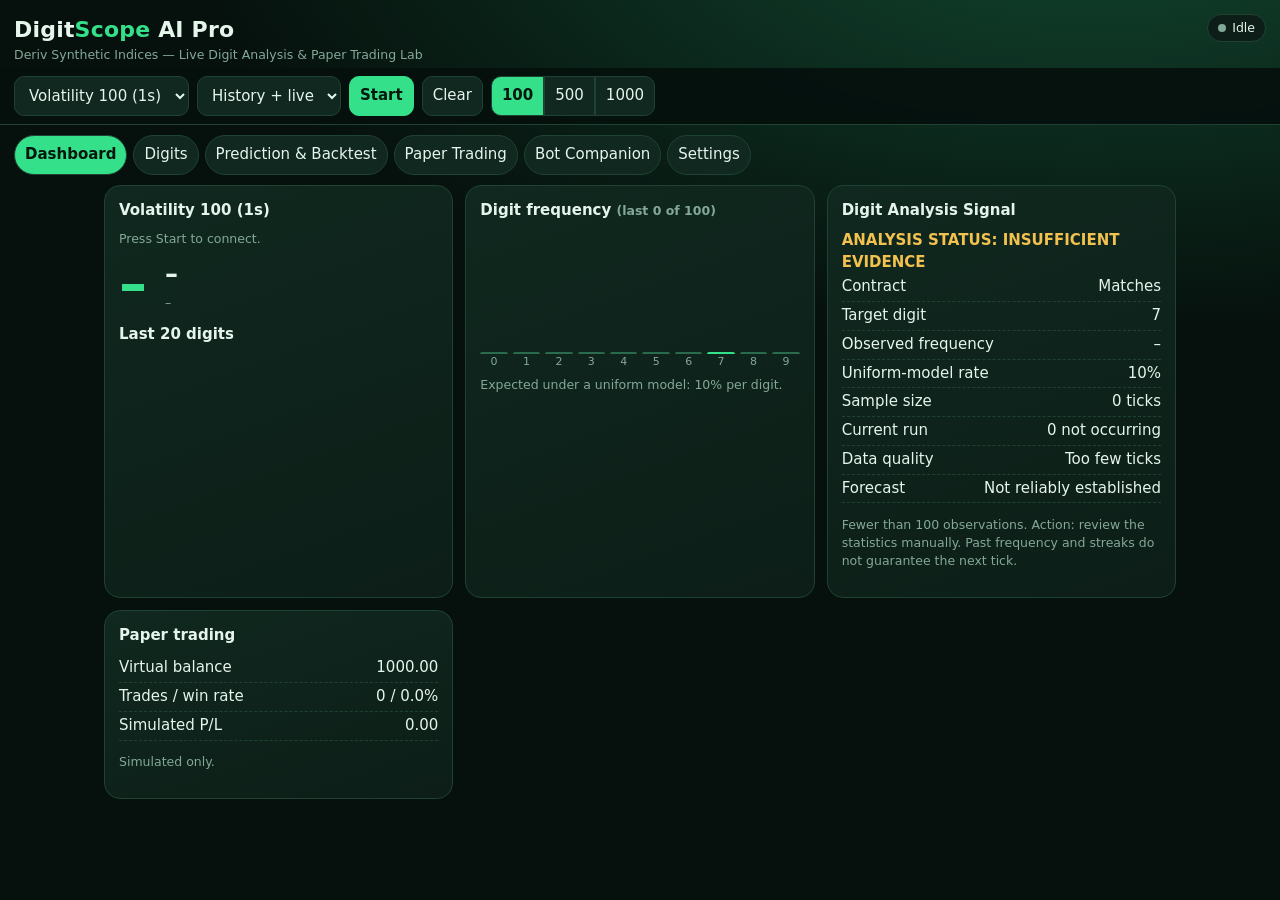
==== digitscope-ai-pro.html @ e4fab000 "Add files via upload" ====
<!doctype html>
<html lang="en"><head><meta charset="utf-8">
<meta name="viewport" content="width=device-width,initial-scale=1">
<title>DigitScope AI Pro</title>
<style>
:root{--bg:#06110d;--card:#0c1e17;--card2:#10281f;--line:#1f4232;--tx:#e6f5ec;--mut:#84a898;--ac:#35e08a;--ac2:#b6f542;--bad:#ff7a6b;--warn:#f2c14e}
*{box-sizing:border-box}
body{margin:0;background:radial-gradient(900px 420px at 85% -10%,#12452f,transparent),var(--bg);color:var(--tx);font:15px/1.45 system-ui,Roboto,sans-serif;min-height:100vh}
header{padding:14px 14px 4px;display:flex;justify-content:space-between;align-items:flex-start;gap:10px;flex-wrap:wrap}
h1{margin:0;font-size:22px;letter-spacing:.2px}h1 b{color:var(--ac)}
.sub{color:var(--mut);font-size:12.5px}
.pill{padding:4px 10px;border-radius:99px;border:1px solid var(--line);font-size:12.5px;background:var(--card)}
.pill i{display:inline-block;width:8px;height:8px;border-radius:50%;background:var(--mut);margin-right:6px}
.pill.live i{background:var(--ac)}.pill.err i{background:var(--bad)}.pill.wait i{background:var(--warn)}.pill.demo i{background:#8ab4ff}
.bar{display:flex;gap:8px;flex-wrap:wrap;padding:8px 14px;position:sticky;top:0;background:#06110dee;backdrop-filter:blur(6px);z-index:5;border-bottom:1px solid var(--line)}
select,input,button{font:inherit;color:var(--tx);background:var(--card2);border:1px solid var(--line);border-radius:10px;padding:8px 10px;min-height:40px}
input{width:100%}button{cursor:pointer}button:hover{border-color:var(--ac)}
button.pri{background:var(--ac);color:#04160d;border-color:var(--ac);font-weight:700}
:focus-visible{outline:2px solid var(--ac2);outline-offset:2px}
.seg{display:flex;gap:0}.seg button{border-radius:0}.seg button:first-child{border-radius:10px 0 0 10px}.seg button:last-child{border-radius:0 10px 10px 0}.seg .on{background:var(--ac);color:#04160d;font-weight:700}
nav{display:flex;gap:6px;overflow-x:auto;padding:10px 14px}nav button{white-space:nowrap;border-radius:99px}nav .on{background:var(--ac);color:#04160d;font-weight:700}
main{padding:0 14px 40px;max-width:1100px;margin:auto}
.grid{display:grid;gap:12px;grid-template-columns:repeat(auto-fit,minmax(300px,1fr))}
.card{background:linear-gradient(160deg,var(--card2),var(--card));border:1px solid var(--line);border-radius:16px;padding:14px}
.card h2{margin:0 0 8px;font-size:15px}
.big{font-size:56px;font-weight:800;line-height:1;color:var(--ac)}.price{font-size:26px;font-weight:700}
.mut{color:var(--mut)}.sm{font-size:12.5px}
table{width:100%;border-collapse:collapse;font-size:13.5px}th,td{padding:5px 6px;text-align:right;border-bottom:1px solid var(--line)}th:first-child,td:first-child{text-align:left}
.tw{overflow-x:auto;max-height:300px;overflow-y:auto}
.bars{display:grid;grid-template-columns:repeat(10,1fr);gap:5px;align-items:end;height:140px;position:relative}
.bars div{display:flex;flex-direction:column;justify-content:flex-end;height:100%;text-align:center;font-size:11px;color:var(--mut)}
.bars span{display:block;background:#2b6b4d;border-radius:5px 5px 0 0;min-height:2px}.bars .hi span{background:var(--ac)}
.chips{display:flex;gap:4px;flex-wrap:wrap}.chips b{min-width:28px;text-align:center;padding:3px 0;border-radius:7px;background:var(--card);border:1px solid var(--line)}
.chips b.t{background:#1b5a3f;border-color:#2f8a63}
.note{border-left:3px solid var(--warn);padding:6px 10px;background:#f2c14e12;border-radius:0 8px 8px 0;font-size:12.5px;color:#e9d9a8;margin:8px 0}
.row{display:grid;grid-template-columns:repeat(auto-fit,minmax(120px,1fr));gap:8px;margin:8px 0}
label{font-size:12.5px;color:var(--mut);display:block}
.kv{display:flex;justify-content:space-between;padding:3px 0;border-bottom:1px dashed var(--line)}
pre{white-space:pre-wrap;background:var(--card);padding:10px;border-radius:10px;border:1px solid var(--line);font-size:12.5px}
.v{display:none}.v.on{display:block}
@media(max-width:480px){.big{font-size:46px}}
@media(prefers-reduced-motion:no-preference){.bars span{transition:height .2s}}
</style></head><body>
<header><div><h1>Digit<b>Scope</b> AI Pro</h1><div class="sub">Deriv Synthetic Indices — Live Digit Analysis &amp; Paper Trading Lab</div></div><div id="st" class="pill"><i></i><span>Idle</span></div></header>
<div class="bar">
<select id="sym" aria-label="Market"></select>
<select id="mode" aria-label="Tick collection mode"><option value="hist">History + live</option><option value="live">Live only</option></select>
<button id="go" class="pri">Start</button><button id="clr">Clear</button>
<div class="seg" id="win" role="group" aria-label="Analysis window"><button data-w="100">100</button><button data-w="500">500</button><button data-w="1000">1000</button></div>
</div>
<nav id="nav"></nav>
<main>
<section class="v" id="v-dash">
<div class="grid">
<div class="card"><h2 id="tk-sym">—</h2><div class="sub" id="tk-note">Press Start to connect.</div><div style="display:flex;gap:18px;align-items:center;margin-top:8px"><div class="big" id="tk-d">–</div><div><div class="price" id="tk-p">–</div><div class="mut sm" id="tk-t">–</div></div></div><h2 style="margin-top:12px">Last 20 digits</h2><div class="chips" id="last20"></div></div>
<div class="card"><h2>Digit frequency <span class="mut sm" id="fq-n"></span></h2><div class="bars" id="bars"></div><div class="sm mut" style="margin-top:6px">Expected under a uniform model: 10% per digit.</div></div>
<div class="card" id="sig"></div>
<div class="card"><h2>Paper trading</h2><div id="pdash"></div></div>
</div></section>

<section class="v" id="v-dig">
<div class="card"><div class="row">
<div><label>Contract</label><select id="ct"><option value="matches">Matches</option><option value="differs">Differs</option><option value="even">Even</option><option value="odd">Odd</option><option value="over">Over</option><option value="under">Under</option></select></div>
<div><label>Target digit</label><select id="tgt"></select></div>
<div><label>Over/Under threshold</label><select id="thr"></select></div></div>
<div id="dig-out"></div></div>
<div class="card" style="margin-top:12px"><h2>Frequency table</h2><div class="tw"><table id="ftab"></table></div></div>
</section>

<section class="v" id="v-lab">
<div class="card"><h2>Prediction Lab — chronological holdout</h2>
<p class="sm mut">First 70% of collected ticks = training period. Each holdout tick is predicted using only ticks before it. Task: guess the next digit exactly (chance = 10%).</p><div id="lab-out"></div></div>
<div class="card" style="margin-top:12px"><h2>Backtest Lab</h2>
<p class="sm mut">Uses the contract, target and threshold selected in Digits. Rule: predict “outcome occurs” if its frequency in the previous 100 ticks is at least its base rate. No future ticks are used.</p><div id="bt-out"></div></div>
</section>

<section class="v" id="v-paper"><div class="card"><h2>Paper trading (virtual money only)</h2>
<div class="note">Paper trading results are simulated and do not guarantee real trading profitability. Stake is fixed — never raise stakes to recover losses.</div>
<div class="row" id="pcfg"></div>
<div style="display:flex;gap:8px;flex-wrap:wrap"><button id="p-on" class="pri">Start paper session</button><button id="p-arm">Enter on next tick</button><button id="p-reset">Reset</button></div>
<div id="p-out" style="margin-top:10px"></div></div></section>

<section class="v" id="v-comp"><div class="card"><h2>Deriv Bot companion</h2>
<div class="sub">Keep this open next to Deriv Bot. It never touches Deriv Bot or places trades.</div>
<div id="comp-out" style="margin-top:8px"></div>
<div style="display:flex;gap:8px;flex-wrap:wrap;margin:8px 0"><button id="c-copy" class="pri">Copy summary</button><button id="c-mark">Log manual review</button></div><div id="c-log" class="sm mut"></div></div></section>

<section class="v" id="v-set"><div class="card"><h2>Settings</h2>
<label style="display:flex;gap:8px;align-items:center"><input type="checkbox" id="demo" style="width:auto;min-height:0"> Demo mode (synthetic random digits — NOT market data)</label>
<div style="display:flex;gap:8px;flex-wrap:wrap;margin:10px 0"><button id="x-ticks">Export ticks CSV</button><button id="x-tr">Export paper trades CSV</button><button id="selftest">Run statistics self-test</button></div>
<pre id="test-out">Self-test not run.</pre>
<h2>How it works</h2>
<p class="sm mut">Data: public Deriv WebSocket (app_id 1089), no token, read-only ticks. Digit = last character of the quote formatted to the market’s own <code>pip_size</code>. Duplicate epochs are ignored; reconnects use backoff and reload history. Stats are descriptive: intervals are 95% Wilson. Deriv’s synthetic indices are designed so each tick is independent, so no score here is a forecast. Deviations across 10 digits are expected by chance alone.</p></div></section>
</main>
<script>
"use strict";
const $=id=>document.getElementById(id);
const MK=[["1HZ10V","Volatility 10 (1s)"],["1HZ15V","Volatility 15 (1s)"],["1HZ25V","Volatility 25 (1s)"],["1HZ30V","Volatility 30 (1s)"],["1HZ50V","Volatility 50 (1s)"],["1HZ75V","Volatility 75 (1s)"],["1HZ90V","Volatility 90 (1s)"],["1HZ100V","Volatility 100 (1s)"],["R_10","Volatility 10"],["R_25","Volatility 25"],["R_50","Volatility 50"],["R_75","Volatility 75"],["R_100","Volatility 100"]];
const VIEWS=[["dash","Dashboard"],["dig","Digits"],["lab","Prediction & Backtest"],["paper","Paper Trading"],["comp","Bot Companion"],["set","Settings"]];
const EP=["ws.derivws.com","ws.binaryws.com","frontend.binaryws.com"];
const CT_LABEL={matches:"Matches",differs:"Differs",even:"Even",odd:"Odd",over:"Over",under:"Under"};
const S={sym:"1HZ100V",pip:2,ticks:[],seen:new Set(),win:100,tgt:7,thr:4,ct:"matches",mode:"hist",demo:false,ws:null,running:false,retry:0,timer:null,view:"dash",obs:[],
P:{start:1000,bal:1000,stake:1,ct:"differs",tgt:7,thr:4,max:100,sl:20,sp:20,pay:9.5,rule:"every",on:false,arm:false,pend:null,trades:[],why:""}};
const PK=["start","stake","ct","tgt","thr","max","sl","sp","pay","rule"];

/* ---------- pure statistics ---------- */
const lastDigit=(q,pip)=>+Number(q).toFixed(pip).slice(-1);
const freq=a=>{const c=Array(10).fill(0);a.forEach(d=>c[d]++);return c};
function wilson(k,n){if(!n)return[0,1];const z=1.96,p=k/n,dn=1+z*z/n,c=p+z*z/(2*n),m=z*Math.sqrt(p*(1-p)/n+z*z/(4*n*n));return[(c-m)/dn,(c+m)/dn]}
function rule(ct,t,h){const f=d=>({matches:d==t,differs:d!=t,even:d%2==0,odd:d%2==1,over:d>h,under:d<h})[ct];let b=0;for(let d=0;d<10;d++)if(f(d))b++;return{f,base:b/10}}
function streaks(res){let v=res[res.length-1],n=0;for(let i=res.length-1;i>=0&&res[i]===v;i--)n++;return{yes:v?n:0,no:v||!res.length?0:n}}
const pc=(x,dp=1)=>(x*100).toFixed(dp)+"%";
const digs=n=>S.ticks.slice(-n).map(t=>t.d);
function analyse(ct,tgt,thr,arr){const r=rule(ct,tgt,thr),res=arr.map(r.f),n=arr.length,k=res.filter(Boolean).length,obs=n?k/n:0,ci=wilson(k,n);
return{r,res,n,k,obs,ci,base:r.base,st:streaks(res),z:n&&r.base>0&&r.base<1?(obs-r.base)/Math.sqrt(r.base*(1-r.base)/n):0}}
function verdict(a){if(a.n<100)return["INSUFFICIENT EVIDENCE","Fewer than 100 observations."];
if(a.base>0&&a.base<1&&a.ci[0]<=a.base&&a.base<=a.ci[1])return["NO MEASURABLE DEVIATION","Observed frequency is consistent with the uniform model."];
return["DEVIATION FROM UNIFORM (descriptive)","Differs from the uniform rate in this sample. Across many digits/windows this happens by chance and does not forecast the next tick."]}

/* holdout prediction lab */
function predLab(d){const n=d.length;if(n<200)return null;const cut=Math.floor(n*.7);
const am=a=>a.indexOf(Math.max(...a));const cnt=Array(10).fill(0),tr=Array.from({length:10},()=>Array(10).fill(1));
for(let i=0;i<cut;i++){cnt[d[i]]++;if(i)tr[d[i-1]][d[i]]++}
const M={"Frequency (all past ticks)":0,"Recent 50 ticks":0,"Laplace transition (prev→next)":0};let m=0;
for(let i=cut;i<n;i++){m++;
if(am(cnt)==d[i])M["Frequency (all past ticks)"]++;
if(am(freq(d.slice(i-50,i)))==d[i])M["Recent 50 ticks"]++;
if(am(tr[d[i-1]])==d[i])M["Laplace transition (prev→next)"]++;
cnt[d[i]]++;tr[d[i-1]][d[i]]++}
return{n,cut,m,M}}
/* walk-forward backtest, no look-ahead */
function backtest(ct,tgt,thr,d){const r=rule(ct,tgt,thr),W=100,rows=[];const cm={tp:0,fp:0,fn:0,tn:0};
for(let i=W;i<d.length;i++){const past=d.slice(i-W,i),p=past.filter(r.f).length/W>=r.base,a=r.f(d[i]);
if(p&&a)cm.tp++;else if(p)cm.fp++;else if(a)cm.fn++;else cm.tn++;rows.push({i,dg:d[i],p,a})}
const n=rows.length,ok=cm.tp+cm.tn,pos=cm.tp+cm.fn;return{n,ok,cm,rows,maj:n?Math.max(pos,n-pos)/n:0}}

/* ---------- data ---------- */
function addTick(e,q,live){if(S.seen.has(e))return;S.seen.add(e);const d=lastDigit(q,S.pip);S.ticks.push({e,q:+q,d});
if(S.ticks.length>2000){S.seen.delete(S.ticks.shift().e)}if(live)paperStep(d)}
function setStatus(k,msg){const el=$("st");el.className="pill "+({live:"live",err:"err",wait:"wait",demo:"demo"}[k]||"");
el.lastChild.textContent=({live:"Live — Deriv connected",err:"Error: "+(msg||""),wait:msg||"Connecting…",demo:"DEMO — synthetic data",idle:"Idle"})[k];S.stat=k;S.msg=msg}
function stop(){S.running=false;clearTimeout(S.timer);const w=S.ws;S.ws=null;if(w)try{w.close()}catch(e){}}
function start(){stop();S.running=true;S.retry=0;S.demo=$("demo").checked;S.demo?demo():connect();$("go").textContent="Stop"}
function connect(){if(!S.running)return;setStatus("wait","Connecting…");let ws;const host=EP[S.retry%EP.length];
try{ws=new WebSocket("wss://"+host+"/websockets/v3?app_id=1089")}catch(e){return setStatus("err","WebSocket unsupported")}
S.ws=ws;
ws.onopen=()=>{S.retry=0;S.opened=1;ws.send(JSON.stringify({ticks_history:S.sym,adjust_start_time:1,count:S.mode=="hist"?1000:1,end:"latest",style:"ticks",subscribe:1}))};
ws.onmessage=m=>{let d;try{d=JSON.parse(m.data)}catch(e){return}
if(d.error)return setStatus("err",d.error.message);
if(d.msg_type=="history"&&d.echo_req.ticks_history==S.sym){S.pip=Number.isInteger(d.pip_size)?d.pip_size:S.pip;S.ticks=[];S.seen=new Set();
const p=d.history.prices,t=d.history.times;for(let i=0;i<p.length;i++)addTick(t[i],p[i],false);setStatus("live");sched()}
else if(d.msg_type=="tick"&&d.tick&&d.tick.symbol==S.sym){if(Number.isInteger(d.tick.pip_size))S.pip=d.tick.pip_size;addTick(d.tick.epoch,d.tick.quote,true);setStatus("live");sched()}};
ws.onerror=()=>{S.msg="Connection failed. Check internet or try again."};
ws.onclose=()=>{if(S.ws!==ws||!S.running)return;setStatus(S.retry>=3?"err":"wait",S.retry>=3?"Cannot reach Deriv from this page (tried "+host+", attempt "+(S.retry+1)+"). Host the file over https or use Demo mode.":"Connecting to "+host+" (attempt "+(S.retry+1)+")…");S.timer=setTimeout(connect,Math.min(15000,1000*2**S.retry++))}}
function demo(){setStatus("demo");S.pip=2;S.ticks=[];S.seen=new Set();let e=Math.floor(Date.now()/1000),q=1000;
const step=()=>{if(!S.running||!S.demo)return;q+=(Math.random()-.5)*2;addTick(++e,q,true);sched();S.timer=setTimeout(step,1000)};
for(let i=0;i<1000;i++){q+=(Math.random()-.5)*2;addTick(++e,q,false)}step()}

/* ---------- paper trading ---------- */
function pStats(){const T=S.P.trades,w=T.filter(t=>t.win).length,gw=T.filter(t=>t.win).reduce((a,t)=>a+t.pnl,0),gl=-T.filter(t=>!t.win).reduce((a,t)=>a+t.pnl,0);
let pk=S.P.start,dd=0;T.forEach(t=>{pk=Math.max(pk,t.bal);dd=Math.max(dd,pk-t.bal)});
return{n:T.length,w,l:T.length-w,wr:T.length?w/T.length:0,net:S.P.bal-S.P.start,dd,pf:gl?gw/gl:null}}
function paperStep(d){const P=S.P;if(!P.on)return;
if(P.pend){const win=rule(P.ct,P.tgt,P.thr).f(d),pnl=win?P.pend*P.pay:-P.pend;P.bal+=pnl;P.trades.push({n:P.trades.length+1,t:new Date().toLocaleTimeString(),ct:P.ct,dg:d,win,pnl,bal:P.bal});P.pend=null}
const s=pStats();
if(P.trades.length>=P.max)return pStop("Max trades reached");
if(-s.net>=P.sl)return pStop("Stop-after-loss limit reached");
if(s.net>=P.sp)return pStop("Stop-after-profit limit reached");
if(P.bal<P.stake)return pStop("Virtual balance too low");
if(P.rule=="every"||P.arm){P.pend=P.stake;P.arm=false}}
function pStop(w){S.P.on=false;S.P.why=w;$("p-on").textContent="Start paper session"}

/* ---------- rendering ---------- */
let raf=0;function sched(){if(!raf)raf=requestAnimationFrame(()=>{raf=0;render()})}
function bars(c,n,hi){const mx=Math.max(1,...c);return c.map((v,d)=>`<div class="${d==hi?"hi":""}" title="Digit ${d}: ${v} (${n?pc(v/n):"0%"})">${n?pc(v/n,0):""}<span style="height:${v/mx*100}px"></span>${d}</div>`).join("")}
function sigHTML(){const a=analyse(S.ct,S.tgt,S.thr,digs(S.win)),[h,ex]=verdict(a),dq=a.n>=100?"Sufficient for descriptive statistics":"Too few ticks";
const tg=S.ct=="matches"||S.ct=="differs"?"Target digit: "+S.tgt:S.ct=="over"||S.ct=="under"?"Threshold: "+S.thr:"—";
return`<h2>Digit Analysis Signal</h2><div style="font-weight:800;color:${h.startsWith("INSUFF")||h.startsWith("NO")?"var(--warn)":"var(--ac)"}">ANALYSIS STATUS: ${h}</div>
<div class="kv"><span>Contract</span><span>${CT_LABEL[S.ct]}</span></div><div class="kv"><span>${tg.split(":")[0]}</span><span>${tg.split(": ")[1]||""}</span></div>
<div class="kv"><span>Observed frequency</span><span>${a.n?pc(a.obs)+" ("+pc(a.ci[0])+"–"+pc(a.ci[1])+")":"–"}</span></div><div class="kv"><span>Uniform-model rate</span><span>${pc(a.base,0)}</span></div>
<div class="kv"><span>Sample size</span><span>${a.n} ticks</span></div><div class="kv"><span>Current run</span><span>${a.st.yes?a.st.yes+" in a row":a.st.no+" not occurring"}</span></div>
<div class="kv"><span>Data quality</span><span>${dq}</span></div><div class="kv"><span>Forecast</span><span>Not reliably established</span></div>
<p class="sm mut">${ex} Action: review the statistics manually. Past frequency and streaks do not guarantee the next tick.</p>`}
function render(){const T=S.ticks,L=T[T.length-1];
$("tk-sym").textContent=(MK.find(m=>m[0]==S.sym)||[0,S.sym])[1]+(S.demo?" — DEMO":"");
$("tk-note").textContent=S.demo?"Synthetic random data. Not market data.":S.stat=="live"?"Live ticks from Deriv.":S.msg||"Press Start to connect.";
$("tk-d").textContent=L?L.d:"–";$("tk-p").textContent=L?L.q.toFixed(S.pip):"–";$("tk-t").textContent=L?new Date(L.e*1000).toLocaleTimeString():"–";
$("last20").innerHTML=digs(20).map(d=>`<b>${d}</b>`).join("");
const w=digs(S.win),c=freq(w),hi=S.ct=="matches"||S.ct=="differs"?S.tgt:-1;
$("bars").innerHTML=bars(c,w.length,hi);$("fq-n").textContent=`(last ${w.length} of ${S.win})`;
$("sig").innerHTML=sigHTML();
const s=pStats();$("pdash").innerHTML=`<div class="kv"><span>Virtual balance</span><span>${S.P.bal.toFixed(2)}</span></div><div class="kv"><span>Trades / win rate</span><span>${s.n} / ${pc(s.wr)}</span></div><div class="kv"><span>Simulated P/L</span><span>${s.net.toFixed(2)}</span></div><p class="sm mut">Simulated only.</p>`;
if(S.view=="dig")renderDig();if(S.view=="lab")renderLab();if(S.view=="paper")renderPaper();if(S.view=="comp")renderComp()}
function renderDig(){const a=analyse(S.ct,S.tgt,S.thr,digs(S.win)),[h,ex]=verdict(a),ct=S.ct;let extra="";
if(ct=="over"||ct=="under")extra=`<div class="sm mut">Qualifying digits: ${[0,1,2,3,4,5,6,7,8,9].filter(a.r.f).join(", ")||"none (choose another threshold)"}</div>`;
if(ct=="matches"||ct=="differs"){const m=digs(S.win).filter(d=>d==S.tgt).length,n=a.n;extra=`<div class="kv"><span>Matches / Differs</span><span>${m} / ${n-m}</span></div><div class="kv"><span>Match % / Differ %</span><span>${n?pc(m/n):"–"} / ${n?pc(1-m/n):"–"}</span></div>`}
if(ct=="even"||ct=="odd"){const e=digs(S.win).filter(d=>d%2==0).length,n=a.n;extra=`<div class="kv"><span>Even / Odd</span><span>${e} (${n?pc(e/n):"–"}) / ${n-e} (${n?pc(1-e/n):"–"})</span></div>`}
const rec=a.res.slice(-30).map((v,i,ar)=>`<b class="${v?"t":""}">${digs(30)[digs(30).length-ar.length+i]}</b>`).join("");
$("dig-out").innerHTML=`<div class="kv"><span>Sample</span><span>${a.n}</span></div><div class="kv"><span>Outcome occurred</span><span>${a.k} (${a.n?pc(a.obs):"–"})</span></div><div class="kv"><span>Uniform rate</span><span>${pc(a.base,0)}</span></div><div class="kv"><span>95% interval</span><span>${a.n?pc(a.ci[0])+"–"+pc(a.ci[1]):"–"}</span></div><div class="kv"><span>Consecutive occurrences / non-occurrences</span><span>${a.st.yes} / ${a.st.no}</span></div>${extra}
<div class="sm" style="margin:8px 0 4px">Last 30 ticks (highlighted = outcome occurred)</div><div class="chips">${rec}</div><div class="note">${h}. ${ex} Streaks and frequencies do not predict the next tick.</div>`;
const w=digs(S.win),c=freq(w);$("ftab").innerHTML="<tr><th>Digit</th><th>Count</th><th>%</th><th>vs 10%</th></tr>"+c.map((v,d)=>`<tr><td>${d}</td><td>${v}</td><td>${w.length?pc(v/w.length):"–"}</td><td>${w.length?((v/w.length-.1)*100).toFixed(1):"–"}</td></tr>`).join("")}
function renderLab(){const d=S.ticks.map(t=>t.d),r=predLab(d);
$("lab-out").innerHTML=!r?`<div class="note">Need at least 200 ticks (have ${d.length}). Insufficient sample for meaningful evaluation.</div>`:
`<div class="sm mut">${r.cut} training ticks · ${r.m} evaluated predictions · baseline (uniform guess) 10.0%</div><div class="tw"><table><tr><th>Method</th><th>Correct</th><th>Accuracy</th><th>95% CI</th></tr>${Object.entries(r.M).map(([k,v])=>{const ci=wilson(v,r.m);return`<tr><td>${k}</td><td>${v}/${r.m}</td><td>${pc(v/r.m)}</td><td>${pc(ci[0])}–${pc(ci[1])}</td></tr>`}).join("")}</table></div>
<p class="sm mut">${Object.values(r.M).every(v=>{const ci=wilson(v,r.m);return ci[0]<=.1&&.1<=ci[1]})?"All intervals include 10%: no evidence any method beats chance.":"An interval excludes 10% here — re-test on fresh data before reading anything into it; one holdout is not proof."} Training-set accuracy is deliberately not shown.</p>`;
const b=backtest(S.ct,S.tgt,S.thr,d);
if(!b.n){$("bt-out").innerHTML=`<div class="note">Need more than 100 ticks.</div>`;return}
const ci=wilson(b.ok,b.n);let all="";
if(S.ct=="matches"||S.ct=="differs")all=`<h2 style="margin-top:10px">Each target digit, tested separately</h2><div class="tw"><table><tr><th>Digit</th><th>Accuracy</th><th>Trades</th></tr>${[0,1,2,3,4,5,6,7,8,9].map(t=>{const x=backtest(S.ct,t,0,d);return`<tr><td>${t}</td><td>${pc(x.ok/x.n)}</td><td>${x.n}</td></tr>`}).join("")}</table></div>`;
$("bt-out").innerHTML=`<div class="kv"><span>${CT_LABEL[S.ct]} ${S.ct=="over"||S.ct=="under"?S.thr:S.ct=="matches"||S.ct=="differs"?S.tgt:""} — simulated predictions</span><span>${b.n}</span></div><div class="kv"><span>Correct / incorrect</span><span>${b.ok} / ${b.n-b.ok}</span></div><div class="kv"><span>Accuracy (95% CI)</span><span>${pc(b.ok/b.n)} (${pc(ci[0])}–${pc(ci[1])})</span></div><div class="kv"><span>Baseline: always predict the majority outcome</span><span>${pc(b.maj)}</span></div>
<table style="margin-top:8px"><tr><th>Confusion</th><th>Actual: yes</th><th>Actual: no</th></tr><tr><td>Predicted yes</td><td>${b.cm.tp}</td><td>${b.cm.fp}</td></tr><tr><td>Predicted no</td><td>${b.cm.fn}</td><td>${b.cm.tn}</td></tr></table>
<div class="sm" style="margin-top:8px">Last 25 simulated results (chronological)</div><div class="tw"><table><tr><th>#</th><th>Digit</th><th>Predicted</th><th>Actual</th><th>Result</th></tr>${b.rows.slice(-25).map(r=>`<tr><td>${r.i}</td><td>${r.dg}</td><td>${r.p?"yes":"no"}</td><td>${r.a?"yes":"no"}</td><td>${r.p==r.a?"correct":"incorrect"}</td></tr>`).join("")}</table></div><div class="note">Simulated results only. They are not real trading performance.</div>${all}`}
const PF={start:"Starting balance",stake:"Stake",tgt:"Target digit",thr:"Over/Under threshold",max:"Max trades",sl:"Stop after loss of",sp:"Stop after profit of",pay:"Win profit × stake (assumed)"};
function buildPaper(){$("pcfg").innerHTML=Object.entries(PF).map(([k,l])=>`<div><label>${l}</label><input data-p="${k}" type="number" step="any" value="${S.P[k]}"></div>`).join("")+
`<div><label>Contract</label><select data-p="ct">${Object.entries(CT_LABEL).map(([k,v])=>`<option value="${k}" ${S.P.ct==k?"selected":""}>${v}</option>`).join("")}</select></div><div><label>Entry rule</label><select data-p="rule"><option value="every" ${S.P.rule=="every"?"selected":""}>Every tick</option><option value="manual" ${S.P.rule=="manual"?"selected":""}>Manual (button)</option></select></div>`;
$("pcfg").oninput=e=>{const k=e.target.dataset.p;if(!k)return;S.P[k]=e.target.tagName=="SELECT"&&k!="rule"&&k!="ct"?+e.target.value:(k=="ct"||k=="rule")?e.target.value:+e.target.value;if(k=="start"&&!S.P.trades.length)S.P.bal=S.P.start;save()}}
function renderPaper(){const s=pStats();$("p-out").innerHTML=`<div class="kv"><span>Status</span><span>${S.P.on?"Running":"Stopped"}${S.P.why?" — "+S.P.why:""}</span></div><div class="kv"><span>Virtual balance</span><span>${S.P.bal.toFixed(2)}</span></div><div class="kv"><span>Trades (W / L)</span><span>${s.n} (${s.w} / ${s.l})</span></div><div class="kv"><span>Win rate</span><span>${pc(s.wr)}</span></div><div class="kv"><span>Simulated P/L</span><span>${s.net.toFixed(2)}</span></div><div class="kv"><span>Max drawdown</span><span>${s.dd.toFixed(2)}</span></div><div class="kv"><span>Profit factor</span><span>${s.pf==null?"n/a":s.pf.toFixed(2)}</span></div>
<div class="tw" style="margin-top:8px"><table><tr><th>#</th><th>Time</th><th>Contract</th><th>Digit</th><th>Result</th><th>P/L</th><th>Balance</th></tr>${S.P.trades.slice(-50).reverse().map(t=>`<tr><td>${t.n}</td><td>${t.t}</td><td>${CT_LABEL[t.ct]}</td><td>${t.dg}</td><td>${t.win?"win":"loss"}</td><td>${t.pnl.toFixed(2)}</td><td>${t.bal.toFixed(2)}</td></tr>`).join("")}</table></div>`}
function summary(){const L=S.ticks[S.ticks.length-1],a=analyse(S.ct,S.tgt,S.thr,digs(S.win)),[h]=verdict(a),s=pStats();
return`DigitScope AI Pro — ${new Date().toLocaleString()}\nMarket: ${S.sym}${S.demo?" (DEMO DATA)":""}\nLast digit: ${L?L.d:"–"}\nContract: ${CT_LABEL[S.ct]} ${S.ct=="over"||S.ct=="under"?S.thr:S.ct=="matches"||S.ct=="differs"?S.tgt:""}\nObserved: ${a.n?pc(a.obs):"–"} of ${a.n} ticks (uniform ${pc(a.base,0)})\nStatus: ${h}\nForecast: not reliably established\nPaper: ${s.n} trades, P/L ${s.net.toFixed(2)} (simulated)`}
function renderComp(){$("comp-out").innerHTML=`<pre>${summary()}</pre><div class="big" style="font-size:40px">${S.ticks.length?S.ticks[S.ticks.length-1].d:"–"}</div>`;
$("c-log").innerHTML=S.obs.length?"Manual reviews: "+S.obs.slice(-5).join(" · "):"No manual reviews logged yet."}

/* ---------- utilities ---------- */
function save(){try{localStorage.setItem("dsp",JSON.stringify({sym:S.sym,win:S.win,tgt:S.tgt,thr:S.thr,ct:S.ct,mode:S.mode,P:Object.fromEntries(PK.map(k=>[k,S.P[k]]))}))}catch(e){}}
function load(){try{const o=JSON.parse(localStorage.getItem("dsp")||"{}");["sym","win","tgt","thr","ct","mode"].forEach(k=>{if(o[k]!==undefined)S[k]=o[k]});if(o.P)Object.assign(S.P,o.P);S.P.bal=S.P.start}catch(e){}}
function dl(name,txt){const a=document.createElement("a");a.href=URL.createObjectURL(new Blob([txt],{type:"text/csv"}));a.download=name;a.click()}
function selftest(){const t=[];const ok=(n,c)=>t.push((c?"PASS ":"FAIL ")+n);
ok("digit pip2 1234.50→0",lastDigit(1234.5,2)==0);ok("digit pip3 0.1→0",lastDigit(0.1,3)==0);ok("digit pip2 1234.57→7",lastDigit(1234.57,2)==7);ok("digit pip4 99.1234→4",lastDigit(99.1234,4)==4);
const s=[1,2,2,3,7,7,7,0,9,7];const c=freq(s);ok("freq total",c.reduce((a,b)=>a+b)==10&&c[7]==4&&c[2]==2);
const a=analyse("matches",7,0,s);ok("matches count",a.k==4&&Math.abs(a.obs-.4)<1e-9&&a.base==.1);ok("current run",a.st.yes==1&&a.st.no==0);
ok("even base .5",rule("even",0,0).base==.5);ok("over 4 base .5",rule("over",0,4).base==.5);ok("under 0 base 0",rule("under",0,0).base==0);
const w=wilson(50,100);ok("wilson(50/100)≈.404–.596",Math.abs(w[0]-.4038)<.002&&Math.abs(w[1]-.5962)<.002);
const rnd=Array.from({length:600},(_,i)=>(i*7+3*(i%5))%10),b=backtest("even",0,0,rnd);ok("backtest counts add up",b.cm.tp+b.cm.fp+b.cm.fn+b.cm.tn==b.n&&b.n==500);
const seq=[0,1,2,3,4,5,6,7,8,9,0,1];ok("lab predictions use holdout only",predLab(Array.from({length:300},(_,i)=>i%10)).m==90);
return t.join("\n")}

/* ---------- init ---------- */
function init(){load();
$("sym").innerHTML=MK.map(m=>`<option value="${m[0]}">${m[1]}</option>`).join("");$("sym").value=S.sym;$("mode").value=S.mode;
const dopt=(id,f)=>{$(id).innerHTML=[0,1,2,3,4,5,6,7,8,9].map(d=>`<option>${d}</option>`).join("");$(id).value=S[f]};dopt("tgt","tgt");dopt("thr","thr");$("ct").value=S.ct;
$("nav").innerHTML=VIEWS.map(v=>`<button data-v="${v[0]}">${v[1]}</button>`).join("");
const show=v=>{S.view=v;document.querySelectorAll(".v").forEach(e=>e.classList.toggle("on",e.id=="v-"+v));document.querySelectorAll("#nav button").forEach(b=>b.classList.toggle("on",b.dataset.v==v));render()};
$("nav").onclick=e=>e.target.dataset.v&&show(e.target.dataset.v);
const setWin=w=>{S.win=w;document.querySelectorAll("#win button").forEach(b=>b.classList.toggle("on",+b.dataset.w==w));save();render()};
$("win").onclick=e=>e.target.dataset.w&&setWin(+e.target.dataset.w);
$("sym").onchange=e=>{S.sym=e.target.value;S.ticks=[];S.seen=new Set();save();if(S.running)start();else render()};
$("mode").onchange=e=>{S.mode=e.target.value;save()};
["ct","tgt","thr"].forEach(id=>$(id).onchange=e=>{S[id]=id=="ct"?e.target.value:+e.target.value;save();render()});
$("go").onclick=()=>{if(S.running){stop();setStatus("idle");$("go").textContent="Start";render()}else start()};
$("clr").onclick=()=>{S.ticks=[];S.seen=new Set();render()};
$("demo").onchange=()=>{if(S.running)start()};
$("p-on").onclick=()=>{const P=S.P;if(P.on){P.on=false;P.why="Stopped by user";$("p-on").textContent="Start paper session"}else{P.on=true;P.why="";P.pend=null;$("p-on").textContent="Stop paper session"}render()};
$("p-arm").onclick=()=>{if(S.P.on&&S.P.rule=="manual")S.P.arm=true};
$("p-reset").onclick=()=>{const P=S.P;P.trades=[];P.bal=P.start;P.pend=null;P.on=false;P.why="";$("p-on").textContent="Start paper session";render()};
$("c-copy").onclick=async()=>{const t=summary();try{await navigator.clipboard.writeText(t)}catch(e){const x=document.createElement("textarea");x.value=t;document.body.append(x);x.select();document.execCommand("copy");x.remove()}$("c-copy").textContent="Copied";setTimeout(()=>$("c-copy").textContent="Copy summary",1200)};
$("c-mark").onclick=()=>{S.obs.push(new Date().toLocaleTimeString());renderComp()};
$("x-ticks").onclick=()=>dl("ticks.csv","epoch,quote,digit\n"+S.ticks.map(t=>[t.e,t.q,t.d].join(",")).join("\n"));
$("x-tr").onclick=()=>dl("paper-trades.csv","n,time,contract,digit,result,pnl,balance\n"+S.P.trades.map(t=>[t.n,t.t,t.ct,t.dg,t.win?"win":"loss",t.pnl.toFixed(2),t.bal.toFixed(2)].join(",")).join("\n"));
$("selftest").onclick=()=>$("test-out").textContent=selftest();
buildPaper();setWin(S.win);show("dash");setStatus("idle")}
init();
</script></body></html>
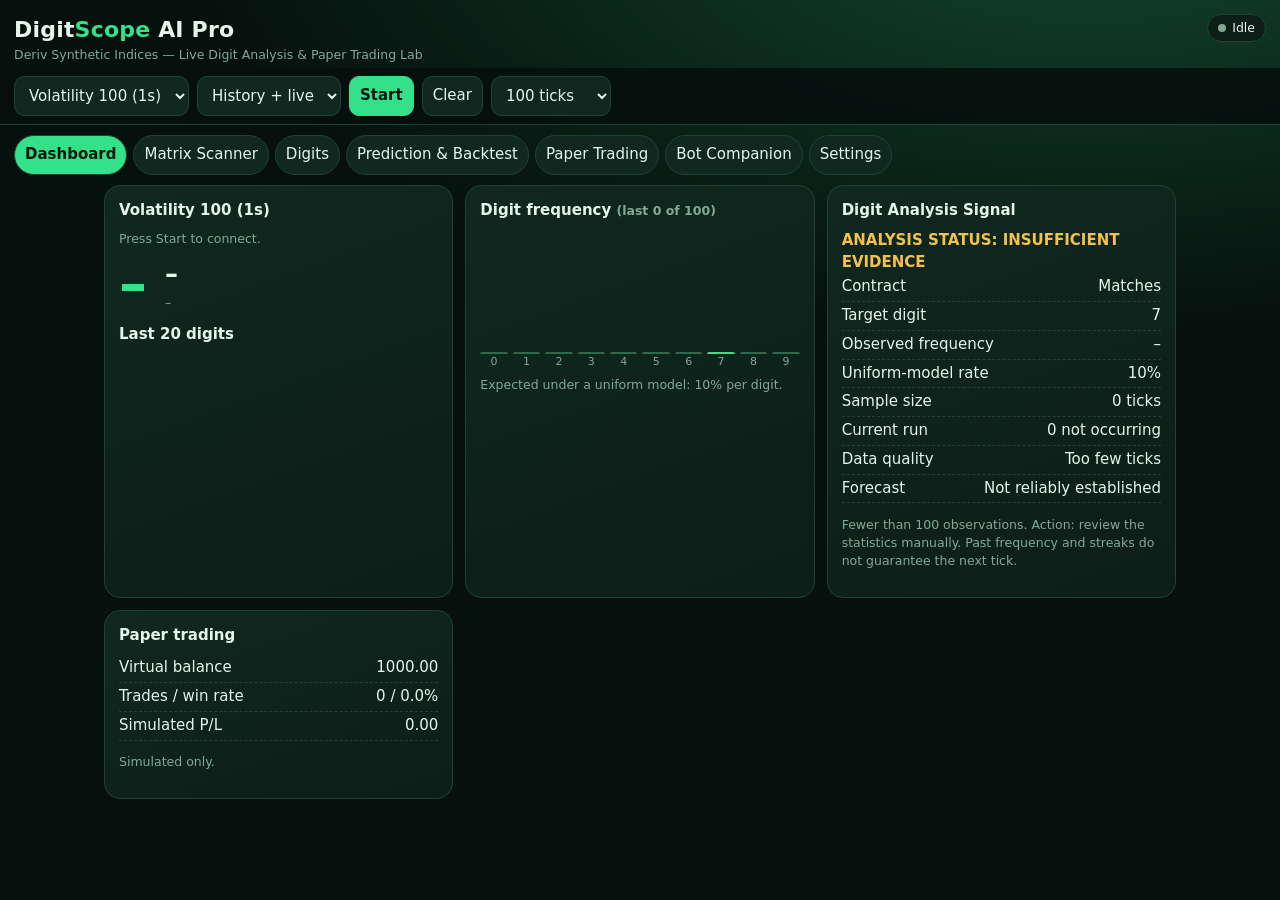
==== commit 86e9f24c: "Add files via upload" ====
--- a/digitscope-ai-pro.html
+++ b/digitscope-ai-pro.html
@@ -40,13 +40,14 @@
 .v{display:none}.v.on{display:block}
 @media(max-width:480px){.big{font-size:46px}}
 @media(prefers-reduced-motion:no-preference){.bars span{transition:height .2s}}
+.sig{border:1px solid var(--line);border-radius:14px;padding:12px;margin-top:10px;background:var(--card)}.gauge{position:relative;height:10px;background:#0a1712;border-radius:8px;margin:8px 0}.gauge i{display:block;height:100%;background:var(--ac);border-radius:8px}.gauge b{position:absolute;top:-3px;width:2px;height:16px;background:var(--warn)}
 </style></head><body>
 <header><div><h1>Digit<b>Scope</b> AI Pro</h1><div class="sub">Deriv Synthetic Indices — Live Digit Analysis &amp; Paper Trading Lab</div></div><div id="st" class="pill"><i></i><span>Idle</span></div></header>
 <div class="bar">
 <select id="sym" aria-label="Market"></select>
 <select id="mode" aria-label="Tick collection mode"><option value="hist">History + live</option><option value="live">Live only</option></select>
 <button id="go" class="pri">Start</button><button id="clr">Clear</button>
-<div class="seg" id="win" role="group" aria-label="Analysis window"><button data-w="100">100</button><button data-w="500">500</button><button data-w="1000">1000</button></div>
+<select id="win" aria-label="Timeframe (ticks)"></select>
 </div>
 <nav id="nav"></nav>
 <main>
@@ -57,6 +58,12 @@
 <div class="card" id="sig"></div>
 <div class="card"><h2>Paper trading</h2><div id="pdash"></div></div>
 </div></section>
+
+<section class="v" id="v-scan"><div class="card"><h2>Matrix Scanner</h2>
+<div class="row"><div><label>Volatility index</label><select id="sc-sym"></select></div><div><label>Timeframe</label><select id="sc-win"></select></div><div><label>Trade type</label><select id="sc-type"><option value="md">Matches / Differs</option><option value="eo">Even / Odd</option><option value="ou">Over / Under</option></select></div></div>
+<button id="sc-go" class="pri" style="width:100%">Start matrix scan</button>
+<canvas id="mx" height="150" style="width:100%;margin-top:10px;background:#04100b;border-radius:12px" aria-label="Matrix animation of the real tick digits"></canvas>
+<div class="gauge"><i id="sc-bar" style="width:0"></i></div><div class="sm mut" id="sc-msg">Idle. Press Start above so ticks load, then run the scan.</div><div id="sc-out"></div></div></section>
 
 <section class="v" id="v-dig">
 <div class="card"><div class="row">
@@ -96,8 +103,9 @@
 "use strict";
 const $=id=>document.getElementById(id);
 const MK=[["1HZ10V","Volatility 10 (1s)"],["1HZ15V","Volatility 15 (1s)"],["1HZ25V","Volatility 25 (1s)"],["1HZ30V","Volatility 30 (1s)"],["1HZ50V","Volatility 50 (1s)"],["1HZ75V","Volatility 75 (1s)"],["1HZ90V","Volatility 90 (1s)"],["1HZ100V","Volatility 100 (1s)"],["R_10","Volatility 10"],["R_25","Volatility 25"],["R_50","Volatility 50"],["R_75","Volatility 75"],["R_100","Volatility 100"]];
-const VIEWS=[["dash","Dashboard"],["dig","Digits"],["lab","Prediction & Backtest"],["paper","Paper Trading"],["comp","Bot Companion"],["set","Settings"]];
-const EP=["ws.derivws.com","ws.binaryws.com","frontend.binaryws.com"];
+const VIEWS=[["dash","Dashboard"],["scan","Matrix Scanner"],["dig","Digits"],["lab","Prediction & Backtest"],["paper","Paper Trading"],["comp","Bot Companion"],["set","Settings"]];
+const EP=["wss://api.derivws.com/trading/v1/options/ws/public","wss://ws.derivws.com/websockets/v3?app_id=1089","wss://ws.binaryws.com/websockets/v3?app_id=1089"];
+const PIP={"1HZ10V":2,"1HZ15V":3,"1HZ25V":2,"1HZ30V":3,"1HZ50V":2,"1HZ75V":2,"1HZ90V":3,"1HZ100V":2,R_10:3,R_25:3,R_50:4,R_75:4,R_100:2};
 const CT_LABEL={matches:"Matches",differs:"Differs",even:"Even",odd:"Odd",over:"Over",under:"Under"};
 const S={sym:"1HZ100V",pip:2,ticks:[],seen:new Set(),win:100,tgt:7,thr:4,ct:"matches",mode:"hist",demo:false,ws:null,running:false,retry:0,timer:null,view:"dash",obs:[],
 P:{start:1000,bal:1000,stake:1,ct:"differs",tgt:7,thr:4,max:100,sl:20,sp:20,pay:9.5,rule:"every",on:false,arm:false,pend:null,trades:[],why:""}};
@@ -141,17 +149,17 @@
 el.lastChild.textContent=({live:"Live — Deriv connected",err:"Error: "+(msg||""),wait:msg||"Connecting…",demo:"DEMO — synthetic data",idle:"Idle"})[k];S.stat=k;S.msg=msg}
 function stop(){S.running=false;clearTimeout(S.timer);const w=S.ws;S.ws=null;if(w)try{w.close()}catch(e){}}
 function start(){stop();S.running=true;S.retry=0;S.demo=$("demo").checked;S.demo?demo():connect();$("go").textContent="Stop"}
-function connect(){if(!S.running)return;setStatus("wait","Connecting…");let ws;const host=EP[S.retry%EP.length];
-try{ws=new WebSocket("wss://"+host+"/websockets/v3?app_id=1089")}catch(e){return setStatus("err","WebSocket unsupported")}
+function connect(){if(!S.running)return;setStatus("wait","Connecting…");let ws;const url=EP[S.retry%EP.length],host=url.split("/")[2];
+try{ws=new WebSocket(url)}catch(e){return setStatus("err","WebSocket unsupported")}
 S.ws=ws;
-ws.onopen=()=>{S.retry=0;S.opened=1;ws.send(JSON.stringify({ticks_history:S.sym,adjust_start_time:1,count:S.mode=="hist"?1000:1,end:"latest",style:"ticks",subscribe:1}))};
+ws.onopen=()=>{S.retry=0;S.opened=1;S.fb=0;ws.send(JSON.stringify({ticks_history:S.sym,adjust_start_time:1,count:S.mode=="hist"?1000:1,end:"latest",style:"ticks",subscribe:1}))};
 ws.onmessage=m=>{let d;try{d=JSON.parse(m.data)}catch(e){return}
-if(d.error)return setStatus("err",d.error.message);
-if(d.msg_type=="history"&&d.echo_req.ticks_history==S.sym){S.pip=Number.isInteger(d.pip_size)?d.pip_size:S.pip;S.ticks=[];S.seen=new Set();
-const p=d.history.prices,t=d.history.times;for(let i=0;i<p.length;i++)addTick(t[i],p[i],false);setStatus("live");sched()}
-else if(d.msg_type=="tick"&&d.tick&&d.tick.symbol==S.sym){if(Number.isInteger(d.tick.pip_size))S.pip=d.tick.pip_size;addTick(d.tick.epoch,d.tick.quote,true);setStatus("live");sched()}};
+if(d.error){setStatus("err",(d.error.message||d.error.code||"Server error")+" ("+host+")");if(!S.fb&&ws.readyState==1){S.fb=1;ws.send(JSON.stringify({ticks:S.sym,subscribe:1}))}return}
+if(d.msg_type=="history"){S.pip=Number.isInteger(d.pip_size)?d.pip_size:(PIP[S.sym]??S.pip);S.ticks=[];S.seen=new Set();
+const hh=d.history||{},p=hh.prices||[],t=hh.times||[];for(let i=0;i<p.length;i++)addTick(t[i],p[i],false);setStatus("live");sched()}
+else if(d.msg_type=="tick"&&d.tick&&[d.tick.symbol,d.tick.underlying_symbol,S.sym].find(x=>x)==S.sym){if(Number.isInteger(d.tick.pip_size))S.pip=d.tick.pip_size;else if(!S.ticks.length&&PIP[S.sym]!==undefined)S.pip=PIP[S.sym];addTick(d.tick.epoch,d.tick.quote,true);setStatus("live");sched()}};
 ws.onerror=()=>{S.msg="Connection failed. Check internet or try again."};
-ws.onclose=()=>{if(S.ws!==ws||!S.running)return;setStatus(S.retry>=3?"err":"wait",S.retry>=3?"Cannot reach Deriv from this page (tried "+host+", attempt "+(S.retry+1)+"). Host the file over https or use Demo mode.":"Connecting to "+host+" (attempt "+(S.retry+1)+")…");S.timer=setTimeout(connect,Math.min(15000,1000*2**S.retry++))}}
+ws.onclose=()=>{if(S.ws!==ws||!S.running)return;setStatus(S.retry>=3?"err":"wait",S.retry>=3?"Cannot reach Deriv from this page (tried "+host+", attempt "+(S.retry+1)+"). Try another network, or use Demo mode.":"Connecting to "+host+" (attempt "+(S.retry+1)+")…");S.timer=setTimeout(connect,Math.min(15000,1000*2**S.retry++))}}
 function demo(){setStatus("demo");S.pip=2;S.ticks=[];S.seen=new Set();let e=Math.floor(Date.now()/1000),q=1000;
 const step=()=>{if(!S.running||!S.demo)return;q+=(Math.random()-.5)*2;addTick(++e,q,true);sched();S.timer=setTimeout(step,1000)};
 for(let i=0;i<1000;i++){q+=(Math.random()-.5)*2;addTick(++e,q,false)}step()}
@@ -231,20 +239,56 @@
 const a=analyse("matches",7,0,s);ok("matches count",a.k==4&&Math.abs(a.obs-.4)<1e-9&&a.base==.1);ok("current run",a.st.yes==1&&a.st.no==0);
 ok("even base .5",rule("even",0,0).base==.5);ok("over 4 base .5",rule("over",0,4).base==.5);ok("under 0 base 0",rule("under",0,0).base==0);
 const w=wilson(50,100);ok("wilson(50/100)≈.404–.596",Math.abs(w[0]-.4038)<.002&&Math.abs(w[1]-.5962)<.002);
-const rnd=Array.from({length:600},(_,i)=>(i*7+3*(i%5))%10),b=backtest("even",0,0,rnd);ok("backtest counts add up",b.cm.tp+b.cm.fp+b.cm.fn+b.cm.tn==b.n&&b.n==500);
+ok("erfc two-sided p at z=1.96 is about .05",Math.abs(erfc(1.96/Math.SQRT2)-.05)<.001);const rnd=Array.from({length:600},(_,i)=>(i*7+3*(i%5))%10),b=backtest("even",0,0,rnd);ok("backtest counts add up",b.cm.tp+b.cm.fp+b.cm.fn+b.cm.tn==b.n&&b.n==500);
 const seq=[0,1,2,3,4,5,6,7,8,9,0,1];ok("lab predictions use holdout only",predLab(Array.from({length:300},(_,i)=>i%10)).m==90);
 return t.join("\n")}
 
+/* ---------- matrix scanner ---------- */
+const SC={on:false};S.scanType="md";
+function erfc(x){const t=1/(1+.3275911*Math.abs(x)),y=t*(.254829592+t*(-.284496736+t*(1.421413741+t*(-1.453152027+t*1.061405429))))*Math.exp(-x*x);return x>=0?y:2-y}
+function scanSigs(T,a){const c=freq(a),n=a.length;
+if(T=="md"){const mx=c.indexOf(Math.max(...c)),mn=c.indexOf(Math.min(...c));return[{lbl:"Matches",dg:mx,f:d=>d==mx,base:.1},{lbl:"Differs",dg:mn,f:d=>d!=mn,base:.9}]}
+if(T=="eo"){const e=a.filter(d=>d%2==0).length,ev=e*2>=n;return[{lbl:ev?"Even":"Odd",dg:null,f:d=>(d%2==0)==ev,base:.5}]}
+const r=rule("over",0,S.thr),ov=a.filter(r.f).length,un=a.filter(d=>d<S.thr).length,o=ov>=un,q=rule(o?"over":"under",0,S.thr);return[{lbl:(o?"Over ":"Under ")+S.thr,dg:null,f:q.f,base:q.base}]}
+function scan(){if(SC.on)return;const a=digs(S.win),m=$("sc-msg");
+if(a.length<S.win){m.textContent="Need "+S.win+" ticks (have "+a.length+"). Press Start above and wait, or pick a shorter timeframe.";return}
+SC.on=true;$("sc-out").innerHTML="";const cv=$("mx"),cx=cv.getContext("2d");cv.width=cv.clientWidth||300;
+const cols=Math.floor(cv.width/16),rows=Math.ceil(cv.height/16),ys=Array.from({length:cols},()=>Math.random()*rows|0),t0=performance.now(),D=5000;
+const ph=["Reading tick window","Counting digit distribution","Testing each digit against 10%","Checking the rule on earlier ticks","Scoring"];
+const step=t=>{const p=Math.min(1,(t-t0)/D);cx.fillStyle="rgba(4,16,11,.2)";cx.fillRect(0,0,cv.width,cv.height);cx.font="14px monospace";
+for(let i=0;i<cols;i++){ys[i]=(ys[i]+1)%rows;cx.fillStyle=i/cols<p?"#35e08a":"#1f6b48";cx.fillText(a[(i*13+ys[i]*7+(t/120|0))%a.length],i*16,ys[i]*16+14)}
+$("sc-bar").style.width=p*100+"%";m.textContent="Scanning "+Math.round(p*100)+"% — "+ph[Math.min(4,p*5|0)];
+if(p<1)requestAnimationFrame(step);else{SC.on=false;m.textContent="Scan complete (100%) on "+a.length+" real ticks.";scanResult(a)}};
+requestAnimationFrame(step)}
+function scanResult(a){const T=S.scanType,n=a.length,c=freq(a),sg=scanSigs(T,a),d=S.ticks.map(t=>t.d);let p;
+if(T=="md"){const z=(Math.max(...c)-n*.1)/Math.sqrt(n*.09);p=Math.min(1,10*.5*erfc(z/Math.SQRT2))}
+else{const b=sg[0].base,k=a.filter(sg[0].f).length,z=b>0&&b<1?Math.abs(k-n*b)/Math.sqrt(n*b*(1-b)):0;p=Math.min(1,erfc(z/Math.SQRT2))}
+const tag=(T=="md"?"Matches / Differs":T=="eo"?"Even / Odd":"Over / Under");
+$("sc-out").innerHTML=`<div class="sm mut" style="margin-top:8px">${tag} · ${(MK.find(x=>x[0]==S.sym)||[0,S.sym])[1]} · ${n} ticks · ${new Date().toLocaleTimeString()}${S.demo?" · DEMO DATA":""}</div>`+
+sg.map((s,k)=>{let h=0,m=0;for(let i=n;i<d.length;i++){if(scanSigs(T,d.slice(i-n,i))[k].f(d[i]))h++;m++}
+const r=m?h/m:0,ci=wilson(h,m),tested=m>=50,inside=ci[0]<=s.base&&s.base<=ci[1];
+return`<div class="sig"><div style="display:flex;gap:14px;align-items:center"><div class="big" style="font-size:42px">${s.dg!==null?s.dg:s.lbl.split(" ")[0]}</div><div><b>${s.lbl.toUpperCase()} candidate</b>${s.dg!==null?"":""}<div class="sm mut">Chosen from the ${n}-tick window. Descriptive only.</div></div></div>
+<div class="kv"><span>Chance rate for this outcome</span><span>${pc(s.base,0)}</span></div>
+<div class="kv"><span>Rule hit rate on earlier ticks</span><span>${tested?pc(r)+" ("+pc(ci[0])+"–"+pc(ci[1])+", n="+m+")":"needs more history"}</span></div>
+${tested?`<div class="gauge"><i style="width:${r*100}%"></i><b style="left:${s.base*100}%"></b></div><div class="sm mut">Bar = measured hit rate. Yellow line = chance rate.</div>`:""}
+<div class="kv"><span>Confidence in next tick</span><span>Not established</span></div>
+<div class="sm mut">${tested?(inside?"The rule performed no better than chance on earlier ticks.":"The rule differed from chance on this history. Re-test on new ticks before reading anything into it."):"Load more ticks (use a shorter timeframe) to test this rule."}</div></div>`}).join("")+
+`<div class="kv" style="margin-top:8px"><span>Distribution vs uniform (adjusted p-value)</span><span>${p.toFixed(3)}</span></div>
+<div class="note">${p>=.05?"No meaningful deviation from random in this window.":"This window deviates from uniform, but with 10 digits and repeated scans that happens by chance. It does not predict the next tick."} Digits are drawn independently, so a scan cannot know the next digit.</div>`}
+
 /* ---------- init ---------- */
 function init(){load();
-$("sym").innerHTML=MK.map(m=>`<option value="${m[0]}">${m[1]}</option>`).join("");$("sym").value=S.sym;$("mode").value=S.mode;
+const mo=MK.map(m=>`<option value="${m[0]}">${m[1]}</option>`).join("");$("sym").innerHTML=mo;$("sc-sym").innerHTML=mo;$("sym").value=S.sym;$("sc-sym").value=S.sym;
+const wo=[50,100,200,300,500,1000].map(w=>`<option value="${w}">${w} ticks</option>`).join("");$("win").innerHTML=wo;$("sc-win").innerHTML=wo;$("sc-type").value=S.scanType;$("mode").value=S.mode;
 const dopt=(id,f)=>{$(id).innerHTML=[0,1,2,3,4,5,6,7,8,9].map(d=>`<option>${d}</option>`).join("");$(id).value=S[f]};dopt("tgt","tgt");dopt("thr","thr");$("ct").value=S.ct;
 $("nav").innerHTML=VIEWS.map(v=>`<button data-v="${v[0]}">${v[1]}</button>`).join("");
 const show=v=>{S.view=v;document.querySelectorAll(".v").forEach(e=>e.classList.toggle("on",e.id=="v-"+v));document.querySelectorAll("#nav button").forEach(b=>b.classList.toggle("on",b.dataset.v==v));render()};
 $("nav").onclick=e=>e.target.dataset.v&&show(e.target.dataset.v);
-const setWin=w=>{S.win=w;document.querySelectorAll("#win button").forEach(b=>b.classList.toggle("on",+b.dataset.w==w));save();render()};
-$("win").onclick=e=>e.target.dataset.w&&setWin(+e.target.dataset.w);
-$("sym").onchange=e=>{S.sym=e.target.value;S.ticks=[];S.seen=new Set();save();if(S.running)start();else render()};
+const setWin=w=>{S.win=w;$("win").value=w;$("sc-win").value=w;save();render()};
+$("win").onchange=e=>setWin(+e.target.value);$("sc-win").onchange=e=>setWin(+e.target.value);
+$("sc-type").onchange=e=>{S.scanType=e.target.value;$("sc-out").innerHTML=""};$("sc-go").onclick=scan;
+const chgSym=v=>{S.sym=v;$("sym").value=v;$("sc-sym").value=v;S.ticks=[];S.seen=new Set();$("sc-out").innerHTML="";save();if(S.running)start();else render()};
+$("sym").onchange=e=>chgSym(e.target.value);$("sc-sym").onchange=e=>chgSym(e.target.value);
 $("mode").onchange=e=>{S.mode=e.target.value;save()};
 ["ct","tgt","thr"].forEach(id=>$(id).onchange=e=>{S[id]=id=="ct"?e.target.value:+e.target.value;save();render()});
 $("go").onclick=()=>{if(S.running){stop();setStatus("idle");$("go").textContent="Start";render()}else start()};
